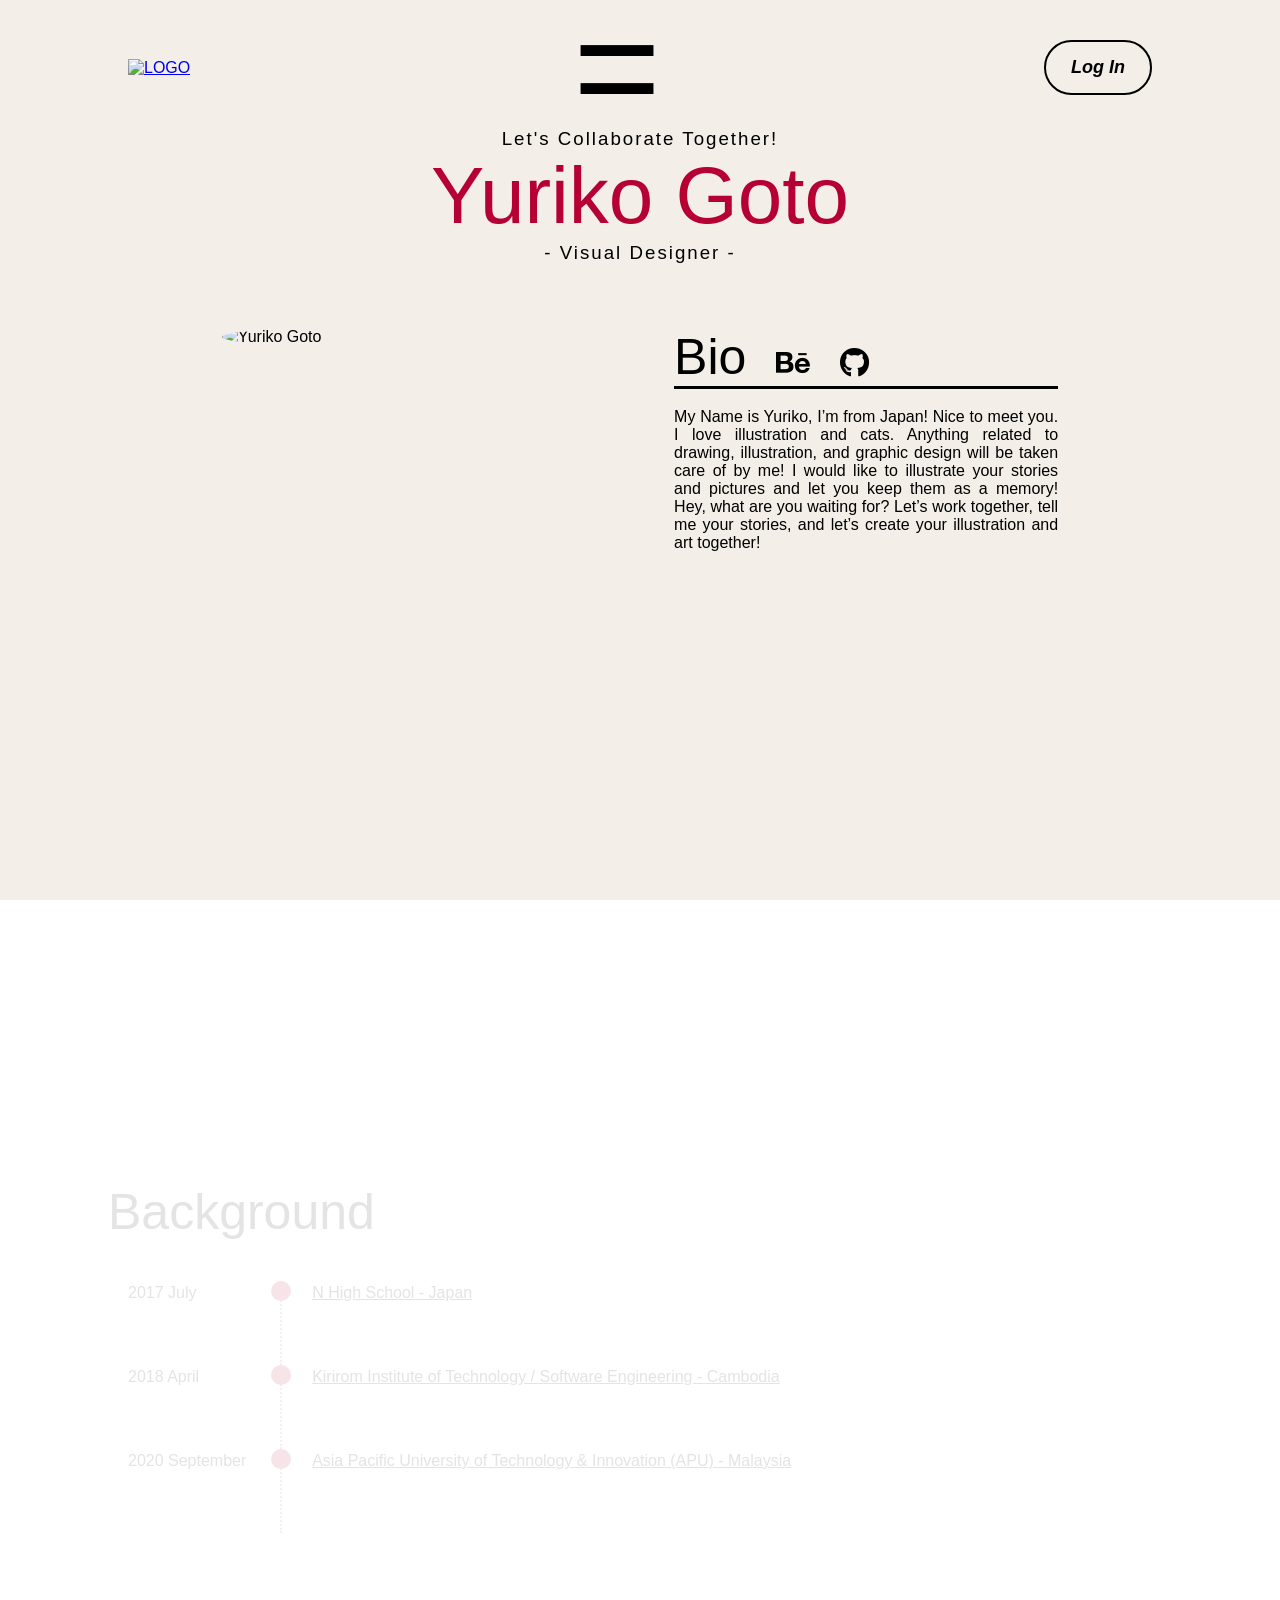
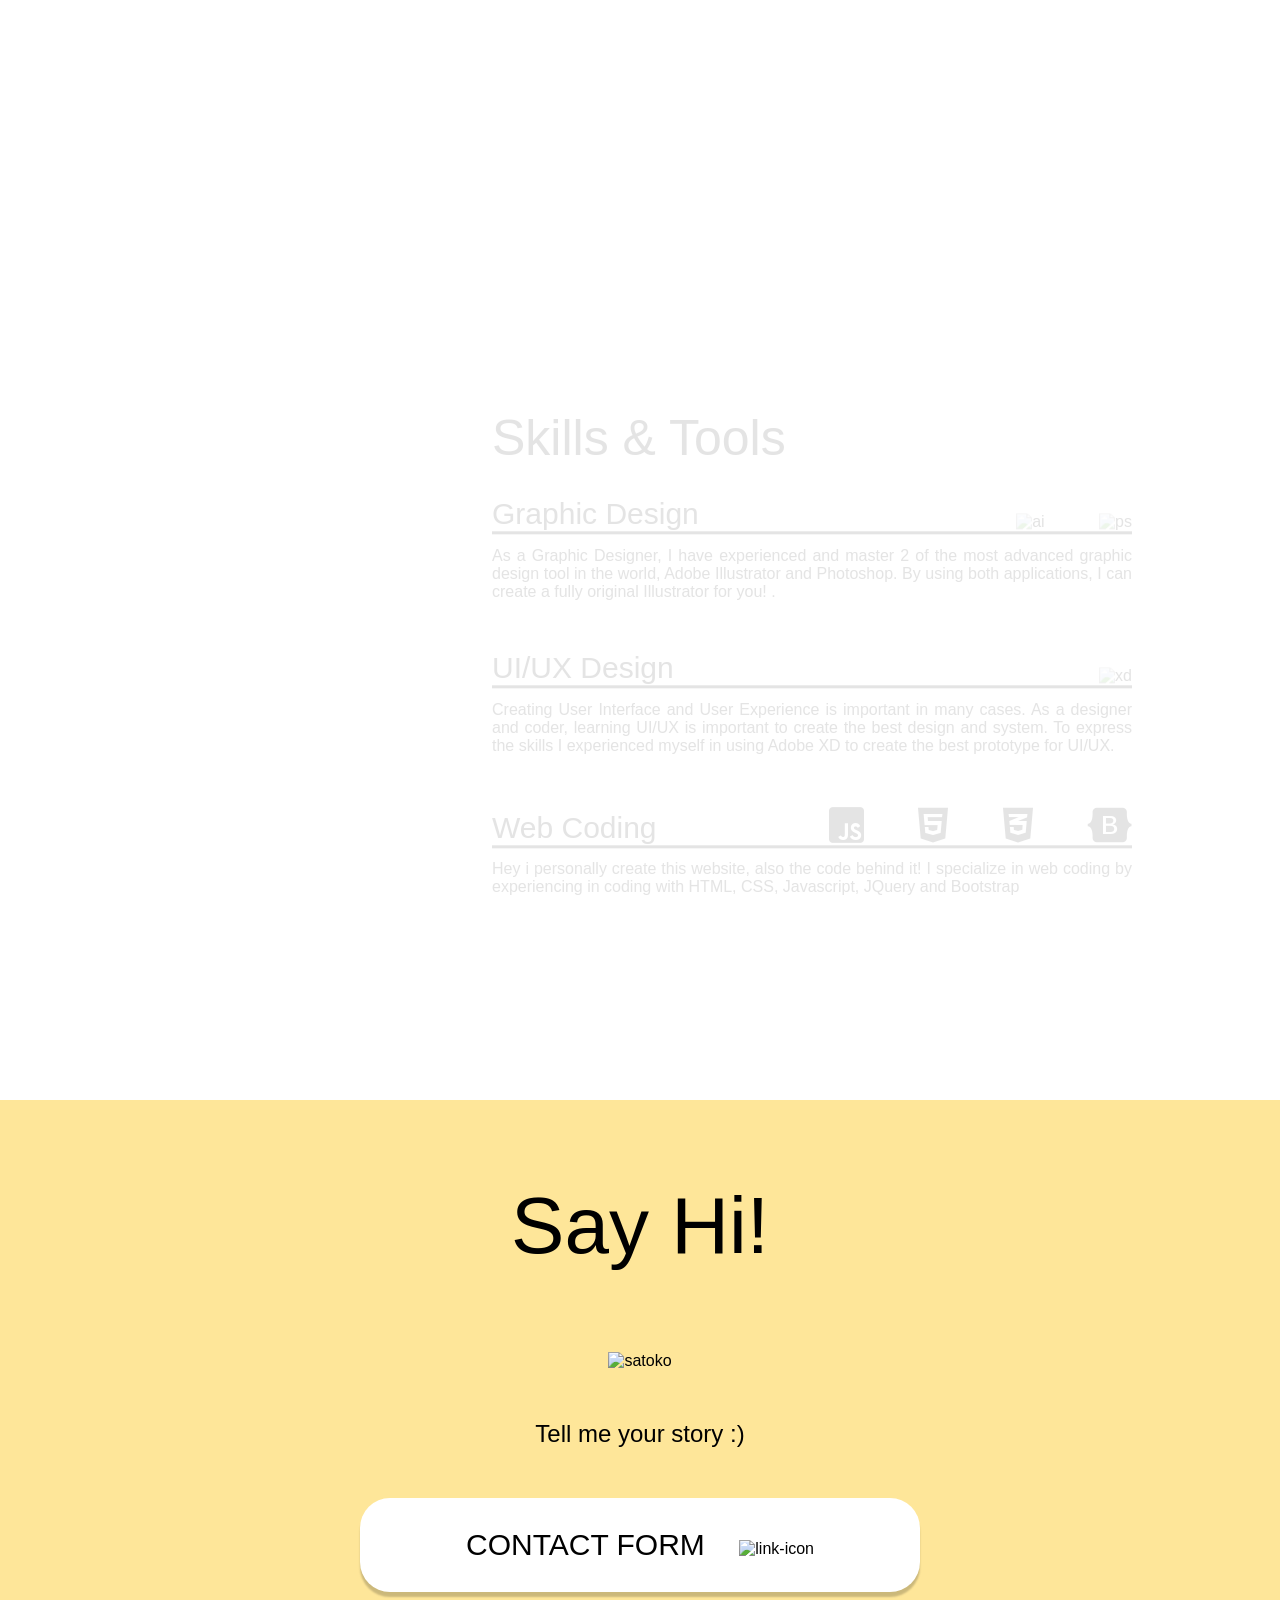
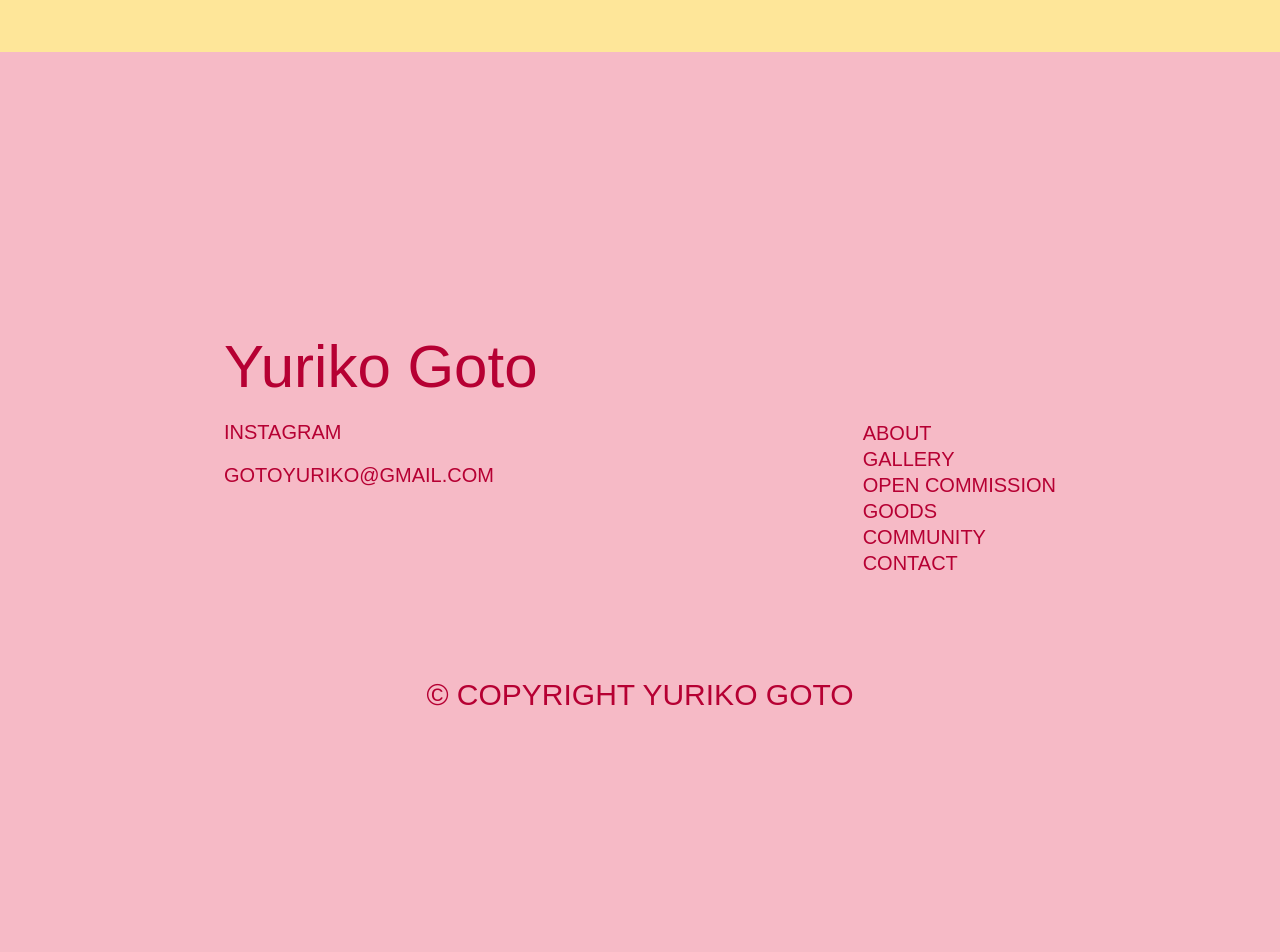
==== about.html @ a9f4e5b2 "mobile optimization" ====
<!DOCTYPE html>
<html lang="en">

<head>
  <meta charset="UTF-8">
  <meta http-equiv="X-UA-Compatible" content="IE=edge">
  <meta name="viewport" content="width=device-width, initial-scale=1.0">
  <title>ABOUT | Visual Designer -Yuriko Goto</title>
  <link rel="icon" href="./assets/img/logo.png" type="image/png" sizes="128x128">
  <link rel="stylesheet" href="./assets/style.css">

  <!-- font-awsome -->
  <link rel="stylesheet" href="https://use.fontawesome.com/releases/v5.15.3/css/all.css"
    integrity="sha384-SZXxX4whJ79/gErwcOYf+zWLeJdY/qpuqC4cAa9rOGUstPomtqpuNWT9wdPEn2fk" crossorigin="anonymous">
</head>

<body>
  <!-- MENU -->
  <div id="myMenu" class="overlay">
    <a class="closebtn">&times;</a>
    <div class="overlay-content">
      <div class="overlay-menu">
        <ul>
          <li><a href="./about.html">ABOUT</a></li>
          <li><a href="./gallery.html">GALLERY</a></li>
          <li><a href="./open-commission.html">OPEN COMMISSION</a></li>
        </ul>
        <ul>
          <li><a href="community.html">COMMUNITY</a></li>
          <li><a href="goods.html">GOODS</a></li>
          <li><a href="contact.html">CONTACT</a></li>
        </ul>
      </div>
</div>
  </div>



  <!-- HEADER -->
  <header>
    <a href="./index.html"><img src="./assets/img/logo.png" alt="LOGO" class="logo"></a>
    <span class="burger-button">&equals;</span>
    <a href="./login.html" class="btn">Log In</a>
  </header>



  <!-- about Me -->
  <section id="aboutMe">
    <div class="aboutMe-title">
      <h3>Let's Collaborate Together!</h3>
      <h2>Yuriko Goto</h2>
      <h3>- Visual Designer -</h3>
    </div>
    <div class="aboutMe-content">
      <img src="./assets/img/yurikogoto.jpg" alt="Yuriko Goto">
      <div class="aboutMe-description">
        <div class="aboutMe-desTitle">
          <h3>Bio</h3>
          <a href="https://www.behance.net/yurikogoto1" target="_blank"><i class="fab fa-behance"></i></a>
          <a href="https://github.com/gotoyuriko" target="_blank"><i class="fab fa-github"></i></a>
        </div>
        <p>My Name is Yuriko, I’m from Japan! Nice to meet you. I love illustration and cats. Anything related
          to drawing, illustration, and graphic design will be taken care of by me! I would
          like to illustrate your stories and pictures and let you keep them as a memory! Hey, what are you waiting for?
          Let’s work together, tell me your stories, and let’s create your illustration and art together!</p>
      </div>
    </div>
  </section>



  <!-- background -->
  <section id="background" class="left-to-right">
    <div class="background-content">
      <h2>Background</h2>
      <ul class="timeline-list">
        <li class="timeline-list-item">
          <p class="date">2017 July</p>
          <p class="timeline-description">
            <a href="https://nnn.ed.jp/" target="_blank">N High School - Japan</a>
          </p>
        </li>
        <li class="timeline-list-item">
          <p class="date">2018 April</p>
          <p class="timeline-description">
            <a href="https://kit.edu.kh/" target="_blank">Kirirom Institute of Technology / Software Engineering -
              Cambodia</a>
          </p>
        </li>
        <li class="timeline-list-item">
          <p class="date">2020 September</p>
          <p class="timeline-description">
            <a href="https://www.apu.edu.my/" target="_blank">Asia Pacific University of Technology & Innovation (APU) -
              Malaysia</a>
          </p>
        </li>
      </ul>
    </div>
  </section>



  <!-- skill -->
  <section id="skill" class="left-to-right">
    <div class="skill-content">
      <h2>Skills & Tools</h2>
      <div class="skill-1">
        <div class="skill-title">
          <h3>Graphic Design</h3>
          <div class="skill-logo">
            <img src="./assets/img/illustrator.png" alt="ai">
            <img src="./assets/img/photoshop.png" alt="ps">
          </div>
        </div>
        <p>
          As a Graphic Designer, I have experienced and master 2 of the most advanced graphic design tool in the world,
          Adobe Illustrator
          and Photoshop. By using both applications, I can create a fully original Illustrator for you! .</p>
      </div>
      <div class="skill-2">
        <div class="skill-title">
          <h3>UI/UX Design</h3>
          <div class="skill-logo">
            <img src="./assets/img/adobeExperience.png" alt="xd">
          </div>
        </div>
        <p>
          Creating User Interface and User Experience is important in many cases. As a designer and coder, learning
          UI/UX
          is important to create the best design and system. To express the skills I experienced myself in using Adobe
          XD
          to create the best prototype for UI/UX.
        </p>
      </div>
      <div class="skill-3">
        <div class="skill-title">
          <h3>Web Coding</h3>
          <div class="skill-logo">
            <i class="fab fa-js-square"></i>
            <i class="fab fa-html5"></i>
            <i class="fab fa-css3-alt"></i>
            <i class="fab fa-bootstrap"></i>
          </div>
        </div>
        <p>
          Hey i personally create this website, also the code behind it! I specialize in web coding by experiencing
          in coding with HTML, CSS, Javascript, JQuery and Bootstrap
        </p>
      </div>
    </div>
  </section>




  <!-- INFO -->
  <section id="info" class="parallax-bg">
    <div class="info-content">
      <div class="info-row">
        <div class="info-col">
          <div class="info-conatct">
            <h2>Say Hi!</h2>
            <img src="./assets/img/satoko.png" alt="satoko">
            <p>Tell me your story :)</p>
            <div class="info-btn">
              <a href="contact.html">CONTACT FORM</a>
              <img src="./assets/img/link-icon.png" alt="link-icon">
            </div>
          </div>
        </div>
        </div>
      </div>
    </div>
  </section>



  <!-- FOOTER -->
  <footer>
    <div class="footer-wrap">
      <div class="footer-content">
        <ul class="footer-info">
          <li>
            <h1>Yuriko Goto</h1>
          </li>
          <li><a href="https://www.instagram.com/yuri.doodle/" target="_blank">INSTAGRAM</a></li>
          <li><a href="mailto:gotoyuriko95@gmail.com" target="_blank">GOTOYURIKO@GMAIL.COM</a></li>
        </ul>
        <ul class=footer-menu>
          <li><a href="./about.html">ABOUT</a></li>
          <li><a href="gallery.html">GALLERY</a></li>
          <li><a href="open-commission.html">OPEN COMMISSION</a></li>
          <li><a href="goods.html">GOODS</a></li>
          <li><a href="community.html">COMMUNITY</a></li>
          <li><a href="contact.html">CONTACT</a></li>
        </ul>
      </div>
      <div class="copy-right">
        <p> &copy; COPYRIGHT YURIKO GOTO</p>
      </div>
    </div>
  </footer>



  <script src="https://ajax.googleapis.com/ajax/libs/jquery/3.6.0/jquery.min.js"></script>
  <script src="./assets/main.js"></script>
</body>

</html>
---- assets/style.css ----
/* 
* REFERENCE 
* font family:'made_sunflower', sans-serif,
* color: #F3EEE8,#B60033
*/

/* Define font family made_sunflower' */
@font-face {
	font-family: 'made_sunflower';
	src: url(./made_sunflower/MADE\ Sunflower\ PERSONAL\ USE.otf);
}





/* ====================================================== GENERAL ====================================================== */
*{
  margin:0;
  padding:0;
  font-family: 'made_sunflower', sans-serif;
  font-weight: normal;
}
html, body {
  overflow-x: hidden;
  max-width: 100%;
}
img {
  max-width: 100%;
  height: auto;
}
.btn{
  color: #000000;
  text-decoration: none;
  font: bold italic large Arial;
  padding: 15px 25px;
  background: transparent;
  border: 2px solid #000000;
  border-radius: 30px;
  outline: none;
  cursor: pointer;
  transition: .5s ease-in-out;
}
.btn:hover{
  background: #000000;
  color: #ffffff;
}
/* fix background */
.parallax-bg{
  background-attachment: fixed;
  background-position: center;
  background-size: cover;
  background-repeat: no-repeat;
  width: 100%;
  height: 100vh;
  position: relative;
  overflow: hidden;
}

/*Fade In Animation Left to Right*/
.left-to-right {
  opacity: 0.1;
  transform: translateX(-20px);
  transition: all 1s;
}
.left-to-right.scrollin {
  opacity: 1;
  transform: translate(0);
}





/* ====================================================== BURGUR MENU ====================================================== */
.overlay { /* fullscreen */
  position: fixed;
  top: 0;
  left: 0;
  height: 100%;
  width: 0;
  background-color:#F3EEE8;
  overflow-x: hidden;
  transition: 0.5s;
  z-index: 4;
}
.closebtn { /* close button */
  position: absolute;
  top: 5px;
  left: 0;
  right: 0;
  font-size: 150px;
  display: flex;
  justify-content: center;
  cursor: pointer;
}
.overlay-content { /* whole content */
  position: relative;
  top: 30%;
  width: 100%;
  text-align: center;
}
.overlay-menu{/* menu */
  margin: auto;
  width: 50%;
  display: flex;
  justify-content: space-between;
}
.overlay-menu li{
  list-style: none;
}
.overlay-menu a, .overlay-access a {
  padding: 10px;
  font-size: 35px;
  color: #000000;
  position: relative;
  display: inline-block;
  text-decoration: none;
}
.overlay-menu a::after, .overlay-access a::after{
  position: absolute;
  bottom: 10px;
  left: 0;
  content: '';
  width: 100%;
  height: 3px;
  background: #000000;
  transform: scale(0, 1);
  transform-origin: left top;
  transition: .3s;
}
.overlay-menu a:hover::after,.overlay-access a:hover::after{
  transform: scale(1, 1);
}
.overlay-access{ /* instagram and yc studio */
  margin: 50px auto 0;
  width: 30%;
  display: flex;
  justify-content: space-between;
}
.overlay-access a{
  font-size: 20px;
  margin-top: 10px;
}
.overlay-access figcaption {
  display:block;
  text-align:center;
}
.access-instagram figcaption{
  margin-top: 10px;
}
.access-instagram img{
  width:"80px";
}
.access-yc-studio figcaption{
  margin-top: 5px;
  margin-bottom: 10px;
}
.access-yc-studio img{
  width:"80px";
}





/* ====================================================== HEADER ====================================================== */
.logo{
  width:150px;
  cursor: pointer;
}
.burger-button{
  font-size: 150px;
  cursor: pointer;
}
header{
  width: 80%;
  height: 15%;
  margin: auto;
  display: flex;
  align-items: center;
  justify-content: space-between;
  position: fixed;
  left: 0;
  right: 0;
  z-index: 3;
}





/* ====================================================== HERO ====================================================== */
#hero{
  background-image: url(./img/Visual-Designer.png);
}
.hero-content{
  position: absolute;
  top: 50%;
  left: 8%;
  transform: translateY(-50%);
}
.hero-content h2{
  font-size: 80px;
  margin: 10px 0 30px;
  line-height: 80px;
  color: #B60033;
}
.hero-content h3{
  font-size: 40px;
  margin: 10px 0;
  line-height: 80px;
}





/* ====================================================== ABOUT ====================================================== */
#about{
  background-image: url(./img/About.png);
}
.about-content{
  position: absolute;
  top: 30%;
  width: 30%;
  right: 8%;
  transform: translateY(-50%);
}
.about-content h2{
  font-size: 80px;
  margin: 10px 0 30px;
  line-height: 80px;
  text-shadow: 15px -15px rgba(0, 0, 0, 0.2);
}
.about-content p{
  font-size: 16px;
  margin: 10px 0;
  line-height: 30px;
  text-align: justify;
  text-justify: inter-word;
}
.about-click{
  position: absolute;
  top: 75%;
  width: 30%;
  right: 8%;
  transform: translateY(-50%);
}
.about-click img:hover{
  animation: bound-anim 0.8s infinite;
}
@keyframes bound-anim {
	0%,100% {transform: scale(1), translate(0);}
	50%{transform: translateY(-15%);}
	75% {transform: scale(1.1,0.6), translate(10%)}
}





/* ====================================================== GALLERY ====================================================== */
#gallery{
  background-image: url(./img/Gallery.png);
}
.gallery-content{
  position: absolute;
  top: 30%;
  width: 30%;
  left: 8%;
  transform: translateY(-50%);
}
.gallery-content h2{
  font-size: 80px;
  margin: 10px 0 30px;
  line-height: 80px;
  text-shadow: 15px -15px rgba(0, 0, 0, 0.2);
}
.gallery-content p{
  font-size: 16px;
  margin: 10px 0;
  line-height: 30px;
  text-align: justify;
  text-justify: inter-word;
}
.gallery-click{
  position: absolute;
  top: 75%;
  width: 30%;
  left: 8%;
  transform: translateY(-50%);
}
.gallery-click img:hover{
  animation: bound-anim 0.8s infinite;
}





/* ====================================================== PLAN ====================================================== */
#plan{
  width: 100%;
  height: 100vh;
  background: #E3DACD;
}
.plan-content h2{
  text-align: center;
  margin: 80px;
  font-size: 80px;
}
.plan-content ul{
  display: flex;
  justify-content: space-around;
  margin-top: 175px;
}
.plan-content li{
  list-style: none;
  width: 10%;
  text-align: center;
  border-radius: 50%;
  padding: 80px;
  position: relative;
  width: 200px;
  height: 200px;
}
.plan-content img{
  position: absolute;
  top: 0;
  right: 0;
  left: 0;
  bottom: 0;
  width: 100%;
  height: 100%;
  border-radius: 50%;
  object-fit: cover;
}
.plan-overlay{
  position: absolute;
  top: 0;
  left: 0;
  right: 0;
  bottom: 0;
  width: 100%;
  height: 100%;
  border-radius: 50%;
  opacity: 0;
  transition: .3s ease-in-out;
}
li:nth-child(1) .plan-overlay{
  background: rgba(	254, 	230, 	153, 0.7);
}
li:nth-child(2) .plan-overlay{
  background: rgba(	255, 	124, 	124, 0.7);
}
li:nth-child(3) .plan-overlay{
  background: rgba(	123, 	159, 	255, 0.7);
}
.plan-content li:hover .plan-overlay:hover{
  opacity: 1;
}
.plan-overlay a{
  text-decoration: none;
  color: #000000;
}
.plan-content h3{
  margin-top: 80px;
  font-size: 30px;
}
.plan-content p{
  font-size: 16px;
  font-weight: lighter;
  margin: 50px;
}





/* ====================================================== INFO ====================================================== */
#info{
  width: 100%;
  height: auto;
  overflow: visible;
}
.info-row {
  display: flex;
  flex-direction: row;
  flex-wrap: wrap;
  width: 100%;
}
.info-col {
  display: flex;
  flex-direction: column;
  flex-basis: 100%;
  flex: 1;
}
.info-conatct {
  background: #FEE699;
  height: auto;
  padding-bottom: 60px;
  text-align: center;
}
.info-conatct h2{
  font-size: 80px;
  padding: 80px;
}
.info-conatct p{
  font-family: Arial, Helvetica, sans-serif;
  font-size: 24px;
  padding: 50px;
}
.info-conatct>img{
  width: 15%;
  max-height: 35vh;
  object-fit: contain;
}
.info-btn{
  position: relative;
  left: 0;
  right: 0;
  margin: auto;
  width: 500px;
  padding: 30px;
  background: #ffffff;
  border-radius: 30px;
  box-shadow: 0px 5px 2px rgba(0, 0, 0, .2);
}
.info-btn a{
  text-decoration: none;
  font-family: Arial, Helvetica, sans-serif;
  color: #000000;
  font-size: 30px;
}
.info-btn img{
  margin-left: 30px;
  vertical-align:text-bottom;
}
.info-btn:hover, .info-btn2:hover{
  animation: bound-anim 0.8s infinite;
}
.info-ycstudio {
  background: linear-gradient(to right,#F661BB,#3BB7FD);
  height: 100vh;
  text-align: center;
}
.info-ycstudio>img{
  padding: 75px;
  width: 50%;
}
.info-2logos>img{
  width: 45%;
}
.info-ycstudio p{
  font-family: Arial, Helvetica, sans-serif;
  font-size: 24px;
  padding: 55px;
}
.info-btn2{
  position: relative;
  left: 0;
  right: 0;
  margin: auto;
  width: 500px;
  padding: 30px;
  background: #000000;
  border-radius: 30px;
  box-shadow: 0px 5px 2px rgba(0, 0, 0, .2);
}
.info-btn2 a{
  text-decoration: none;
  font-family: Arial, Helvetica, sans-serif;
  color: #ffffff;
  font-size: 30px;
}
.info-btn2 img{
  margin-left: 30px;
  vertical-align:text-bottom;
}





/* ====================================================== FOOTER ====================================================== */
footer{
  width: 100%;
  height: 100vh;
  background: #F6BAC6;/*pink*/
  position: relative;
  overflow: hidden;
}
.footer-wrap{
  position: relative;
  top: 30%;
  width: 100%;
  text-align: center;
}
.footer-content{
  margin: auto;
  width: 65%;
  display: flex;
  justify-content: space-between;
}
.footer-info li{
  list-style: none;
  padding: 10px 0;
  text-align: left;
}
.footer-info h1{
  font-size: 60px;
  color: #B60033;
  white-space: nowrap;
}
.footer-info a{
  padding-left: 0;
  color: #B60033;
  font-size: 20px;
  text-decoration: none;
  transition: 1s;
}
.footer-menu{
  padding-top: 100px;
}
.footer-menu li{
  list-style: none;
  padding-bottom: 3px;
  text-align: left;
}
.footer-menu a{
  padding-left: 0;
  color: #B60033;
  font-size: 20px;
  text-decoration: none;
  transition: 1s;
}
.footer-info a:hover, .footer-menu a:hover{
  color: white;
  text-decoration: underline;
}
.copy-right p{
  font-family: Arial, Helvetica, sans-serif;
  color: #B60033;
  font-size: 30px;
  margin-top: 100px;
}





/* ====================================================== GOODS ====================================================== */
#goods{
  background: #F3EEE8;
  min-height: 100%;
}
#goods h2{
  font-size: 80px;
  text-align: center;
  padding-top: 10%;
}
#goods p{
  font-size: 16px;
  text-align: center;
}
.goods-grid-container {
  width: 50%;
  display: grid;
  grid-template-columns: auto auto;
  padding: 10% 10% 5% 10%;
  margin: auto;
  grid-gap: 100px 100px;
}
.goods-grid-item {
  background-color: rgba(255, 255, 255, 0.8);
  box-shadow: 3px 3px 3px rgba(0,0,0,.3);
  text-align: center;
}
.goods-grid-item img{
  width: 100%;
}
.goods-grid-item p{
  font-size: 60px;
  padding: 20px;
}
.goods-grid-item a{
  color: #000000;
  border:1px solid#000000;
  text-decoration: none;
  border-radius: 50px;
  padding: 5px;
  margin-left: 15px;
  cursor: pointer;
  transition: .5s ease-in-out;
}
.goods-grid-item a:hover{
  color: #ffffff;
  background: #000000;
}





/* ====================================================== PAGINATION ====================================================== */
.pagination-center {
  text-align: center;
}
.pagination {
  display: inline-block;
  padding: 5%;
}
.pagination a {
  color: black;
  float: left;
  padding: 8px 16px;
  text-decoration: none;
  border: 1px solid #ddd;
}
.pagination a.active {
  background-color: #000000;
  color: white;
  border: 1px solid #000000;
}
.pagination a:hover:not(.active) {background-color: #ddd;}
.pagination a:first-child {
  border-top-left-radius: 5px;
  border-bottom-left-radius: 5px;
}
.pagination a:last-child {
  border-top-right-radius: 5px;
  border-bottom-right-radius: 5px;
}





/* ====================================================== YURI GALLERY ====================================================== */
#yuri-gallery{
  background: #F3EEE8;
  min-height: 100%;
  width: 100%;
}
#yuri-gallery h2{
  font-size: 80px;
  text-align: center;
  padding-top: 10%;
}
#yuri-gallery p{
  font-size: 16px;
  text-align: center;
}
.gallery-grid-container {
  display: grid;
  grid-template-columns: 300px 300px 300px;
  grid-template-rows: 300px 300px;
  justify-content: space-evenly;
  padding-top: 5%;
  grid-gap: 80px;
}
.gallery-grid-item {
  background-color: rgba(255, 255, 255, 0.8);
  box-shadow: 3px 3px 3px rgba(0,0,0,.3);
  text-align: center;
}
.gallery-grid-item img{
  width: 100%;
  height: 100%;
  object-fit: cover;
}

/* ====================================================== YURI GALLERY MODAL ====================================================== */
#yuri-modal {
  border-radius: 5px;
  cursor: pointer;
  transition: 0.3s;
}

/* The Modal (background) */
.gallery-modal {
  display: none;
  position: fixed; 
  z-index: 2; 
  padding-top: 7%; 
  left: 0;
  top: 0;
  width: 100%; 
  height: 100%; 
  overflow: auto; 
  background-color: rgba(0,0,0,0.8); 
}

/* Modal Content (image) */
.modal-content {
  margin: auto;
  display: block;
  max-width: 600px;
  max-width: auto;
}

/* Caption of Modal Image */
#captionShow {
  margin: auto;
  display: block;
  max-width: 700px;
  text-align: center;
  color: #ffffff;
  padding: 10px 0;
  height: 150px;
  font-size: 30px;
}

/* The Close Button */
.modal-close {
  position: absolute;
  top: 5%;
  right: 5%;
  color: #f1f1f1;
  font-size: 80px;
  font-weight: bold;
  transition: 0.3s;
}

.modal-close:hover,
.modal-close:focus {
  color: #bbb;
  text-decoration: none;
  cursor: pointer;
}

/*Animation*/
/* Add Animation - Zoom in the Modal */
.modal-content, #captionShow {
  animation-name: zoom;
  animation-duration: 0.6s;
}

@keyframes zoom {
  from {transform:scale(0)}
  to {transform:scale(1)}
}

/* ====================================================== EVENT/NEWS ====================================================== */
#inside-community{
  background: #F3EEE8;
  min-height: 100%;
}
#inside-community h2{
  font-size: 80px;
  text-align: center;
  padding-top: 10%;
}
#inside-community p{
  font-size: 20px;
  text-align: center;
  padding: 2%;
}
.newsevent{
  position: relative;
  height: 20%;
}
.newsevent>h3{
  font-size: 40px;
  margin-top: 5%;
  margin-bottom: -3%;
  text-align: center;
}
.newsevent-grid-container {
  display: grid;
  grid-template-columns: auto auto auto;
  grid-template-rows: auto auto;
  justify-content: space-evenly;
  padding-top: 5%;
  margin: auto 5%;
  grid-gap: 80px;
}
.newsevent-grid-item {
  background-color: rgba(255, 255, 255, 0.8);
  box-shadow: 3px 3px 3px rgba(0,0,0,.3);
  text-align: center;
}
.newsevent-grid-item img{
  width: 100%;
  height: 300px;
}
.newsevent-grid-item h3{
  font-size: 16px;
  margin: 5% auto -5%;
  text-align:center;
  width: 80%;
  padding: 5%;
}
.newsevent-grid-item p{
  font-size: 60px;
  padding: 20px;
}

/* ====================================================== EVENT/NEWS ====================================================== */
#facebook-community{
  background-image: url(./img/community-bg.png);
  background-attachment: fixed;
  background-position: center;
  background-repeat: none;
  background-size: cover;
  position: relative;
  height: 50vh;
}
#facebook-community::before{
  background-color: rgba(0,0,0,0.6);
  position: absolute;
  top: 0;
  right: 0;
  bottom: 0;
  left: 0;
  content: ' ';
}
#facebook-community h2{
  position: absolute;
  top: 20%;
  width: 100%;
  text-align: center;
  z-index: 1;
  color: #ffffff;
  font-size: 50px;
}
#facebook-community a{
  position: absolute;
  top:65%;
  left: 0;
  right: 0;
  margin: auto;
  padding: 20px;
  border:1px solid #ffffff;
  border-radius: 50px;
  width: 20%;
  text-align: center;
  z-index: 1;
  color: #ffffff;
  text-decoration: none;
  transition: .3s ease-in-out;
}
#facebook-community a:hover{
  background: #000000;
  border: none;
}




/* ====================================================== CONTACT FORM ====================================================== */
#contactForm{
  background: #F3EEE8;
  min-height: 100%;
  position: relative;
  padding: 15%;
}
.contactForm-contain{
  background:#ffffff;
  box-shadow:5px 5px 3px rgba(0, 0, 0, .3);
  padding: 8%;
}
.contactForm-contain h2,
.contactForm-contain p,
.contactForm-contain label,
.contactForm-contain span,
.contactForm-contain select,
.contactForm-contain input[placeholder]{
  font-family: Arial, Helvetica, sans-serif;
}
.contactForm-contain h2{
  font-weight:bold;
  font-size: 40px;
  letter-spacing: 8px;
  text-align: center;

}
.contactForm-contain p{
  font-family: Arial, Helvetica, sans-serif;
  font-size: 16px;
  padding: 15px;
  text-align: center;
  margin-bottom: 100px;
}
.required{
  color: red !important; 
  display: inline; 
  float: none;
}
.contactForm-contain label{
  font-weight: bold;
  letter-spacing: 5px;
}
.contactForm-contain input[type="text"],
.contactForm-contain input[type="email"],
.contactForm-contain input[type="tel"]{
  width: 100%;
  padding: 12px 0;
  margin: 8px 0;
  box-sizing: border-box;
  border: none;
  border-bottom: 2px solid black;
}
.contactForm-name,
.contactForm-email,
.contactForm-Phone,
.contactForm-Country{
  margin-bottom: 50px;
}
.contactForm-name{
  display: flex;
  justify-content: space-between;
}
.firstName, .lastName{
  width: 50%;
  padding-right: 5%;
}
.contactForm-Country label{
  margin-right: 30px;
}
.contactForm-Country select{
  width: 50%;
  padding: 16px 40px 16px 16px;
  box-sizing: border-box;
  border: none;
  border-radius: 4px;
  background-color: #f1f1f1;
}
.contactForm-enquiry textarea{
  width: 100%;
  height: 300px;
  padding: 12px 20px;
  margin: 10px 0;
  box-sizing: border-box;
  border: 2px solid #ccc;
  border-radius: 4px;
  background-color: #f8f8f8;
  resize: none;
}
.contactForm-submit{
  text-align: center;
  padding-top: 5%;
}
#sendDone{
  color: #B60033;
  text-align: center;
  font-weight: normal;
  margin-top: 30px;
}




/* ====================================================== LOGIN ====================================================== */
#login{
  background-image: url(./img/login-bg.png);
}
.login-content{
  position: absolute;
  top: 60%;
  left: 10%;
  transform: translateY(-50%);
}
.login-content h1{
  font-size: 80px;
  margin: 10px 0 30px;
  line-height: 80px;
  color: #000000;
  text-align: center;
  font-weight: normal;
  margin-bottom: 10%;
}
.login-content input[type=text], 
.login-content input[type=password] {
  width: 100%;
  padding: 12px 20px;
  margin-bottom: 10%;
  display: inline-block;
  border: 1px solid #ccc;
  box-sizing: border-box;
}
.submit-btn{
  text-align: center;
}
.submit-btn input[type="submit"]{
  background-color: #F6BAC6;
  color: #000000 !important;
  text-decoration: none;
  border-radius: 50px;
  padding: 15px 30px;
  width: 25%;
  border: none;
  cursor: pointer;
  transition: .3s ease-in-out;
}
.submit-btn input[type="submit"]:hover{
  background-color: #B60033;
  color: white !important;
}
.login-content p{
  margin: 10%;
  text-align: center;
  font-weight: normal;
}
.login-content a{
  color: #B60033;
  letter-spacing: 1px;
  margin: 10%;
  text-align: center;
  font-weight: normal;
}




/* ====================================================== SIGN UP ====================================================== */
#signup{
  background-image: url(./img/signup-bg.png);
}
.signup-content{
  position: absolute;
  top: 60%;
  left: 10%;
  transform: translateY(-50%);
  width: 30%;
}
.signup-content h1{
  font-size: 80px;
  margin: 10px 0;
  line-height: 80px;
  color: #000000;
  text-align: center;
  font-weight: normal;
}
.signup-content input[type=text],
.signup-content input[type=password], 
.signup-content input[type=email] {
  width: 100%;
  padding: 12px 20px;
  margin-bottom: 5%;
  display: inline-block;
  border: 1px solid #ccc;
  box-sizing: border-box;
}
.submit-btn{
  text-align: center;
}
.signup-content a{
  color: #B60033;
  letter-spacing: 1px;
  margin: 10%;
  text-align: center;
  font-weight: normal;
}
.signup-content p{
  margin: 10%;
  text-align: center;
  font-weight: normal;
}
#messageSignUp{
  text-align: center;
  padding: 5%;
  color: #B60033;
  font-weight: normal;
}





/* ====================================================== About Me ====================================================== */
#aboutMe{
  width:100%;
  height: 100vh;
  background: #F3EEE8;
}
.aboutMe-title{
  text-align: center;
  padding-top: 10%;
}
.aboutMe-title h3{
  font: 36px;
  letter-spacing: 2px;
}
.aboutMe-title h2{
  font-size: 80px;
  color: #B60033;
}
.aboutMe-content{
  display: flex;
  justify-content:space-evenly;
  margin-top:5%;
}
.aboutMe-content  img{
  width: 18%;
  height: 18%;
  border-radius: 50%;
}
.aboutMe-description {
  width: 30%;
}
.aboutMe-desTitle{
  display: flex;
  justify-content: start;
  align-items:baseline;
  border-bottom:solid 3px #000000;
}
.aboutMe-desTitle h3{
  font-size: 50px;
}
.aboutMe-desTitle a{
  color: #000000;
  font-size: 30px;
  margin-left: 30px;
  transition: .2s ease-in-out;
}
.aboutMe-desTitle a:hover{
  cursor: pointer;
  color: #B60033;
  font-size: 40px;
}
.aboutMe-description p{
  padding-top: 5%;
  text-align: justify;
  text-justify: inter-word;
}





/* ====================================================== Background ====================================================== */
#background{
  width:100%;
  height: 100vh;
  background-image: url(./img/about-me.png);
  background-size: cover;
  background-position: center;
  background-repeat: no-repeat;
  position: relative;
  overflow: hidden;
  
}
.background-content{
  position: absolute;
  top: 50%;
  left: 10%;
  transform: translateY(-50%);
  width: 100%;
  max-width: 940px;
  margin: 28px auto;
}
.background-content h2{
  font-size: 50px;
}
.timeline-list {
  padding: 40px 0;
}
.timeline-list-item {
  display: flex;
  line-height: 1.5;
  font-size: 16px;
}
.timeline-list-item .date {
  width: 17%;
  padding-left: 20px;
  color: #000000;
  font-weight: normal;
}
.timeline-list-item .timeline-description {
  position: relative;
  width: 80%;
  padding: 0 20px 60px 30px;
  border-left: 2px dotted #777;
}
.timeline-description a{
  color: #000000;
  transition: .2s ease-in-out;
}

.timeline-description a:hover{
  color: #B60033;
  
}
.timeline-list-item .timeline-description::before {
  content: "";
  position: absolute;
  top: 0;
  left: -11px; /*widthの半分の値を指定*/
  width: 20px;
  height: 20px;
  background-color: #B60033;
  border-radius: 10px;
}





/* ====================================================== Background ====================================================== */
#skill{
  width:100%;
  height: 100vh;
  background-image: url(./img/skill.png);
  background-size: cover;
  background-position: center;
  background-repeat: no-repeat;
  position: relative;
  overflow: hidden;
}
.skill-content{
  position: absolute;
  top: 50%;
  right: 10%;
  transform: translateY(-50%);
  width: 50%;
  max-width: 940px;
  margin: 28px auto;
}
.skill-content h2{
  font-size: 50px;
  margin-bottom: 30px;
}
.skill-title{
  display: flex;
  justify-content: space-between;
  align-items:flex-end;
  border-bottom:solid 3px #000000;
}
.skill-title h3{
  font-size: 30px;
}
.skill-content p{
  padding-top: 2%;
  text-align: justify;
  text-justify: inter-word;
}
.skill-1, .skill-2, .skill-3{
  margin-bottom: 50px;
}
.skill-1 img, .skill-2 img{
  width: 40px;
  margin-left: 50px;
}
.skill-3 i{
  font-size: 40px;
  margin-left: 50px;
}


/* ====================================================== Open Commission ====================================================== */
#commission{
  width: 100%;
  min-height: 100%;
  background-color: #F3EEE8;
}
.commission-cotainer{
  padding: 10%;
}
.commission-cotainer>h2{
  color: #B60033;
  font-size: 60px;
  text-align: center;
}
.commission-cotainer ul{
  display: flex;
  justify-content: space-around;
  align-items: center;
  padding-top: 15%;
  list-style: none;
}
.commission-1 img{
  width: 500px;
  padding-left: 25%;
}
.commission-2 img{
  width: 600px;
  padding-right: 15%;
}
.commission-3 img{
  width: 500px;
  padding-left: 15%;
}
.commission-description h3{
  font-size: 40px;
}
.commission-description p{
  padding-top: 5%;
  text-align: justify;
  text-justify: inter-word;
  width: 80%;
}

/* ======================================================Community
====================================================== */
#community{
  width: 100%;
  min-height: 100vh;
  background:#F6BAC6;
  background-image: url("./img/community.png");
  background-attachment: fixed;
  background-position:bottom;
  background-size: cover;
  background-repeat: no-repeat;
  position: relative;
  overflow: hidden;
  top:0;
}
#community h2{
  position: absolute;
  top: 50%;
  left: 50%;
  transform: translate(-50%, -100%);
  color: #B60033;
  font-size: 60px;
  text-align: center;
}
#community h3{
  position: absolute;
  top: 50%;
  left: 50%;
  transform: translate(-50%,100%);
  font-size: 30px;
  text-align: center;
}
.community-classify{
  background: #F3EEE8;
  width: 100%;
  min-height: 100%;
}
.community-classify p{
  text-align: justify;
  text-justify: inter-word;
}
.community-classify h1{
  font-size: 50px;
}
.community-1,
.community-2,
.community-3{
  padding: 10%;
  display: flex;
  justify-content: space-around;
}
.community-1 img{
  padding-right: 20%;
}
.community-2 img{
  padding-left: 10%;
}
.community-3 img{
  padding-right: 5%;
}
#check-community{
  background: #E3DACD;
  height: 20vh;
  width: 100%;
  display: flex;
  justify-content: space-evenly;
  align-items: center;
}
#check-community h2{
  text-align: center !important;
  width: 100%;
}
#check-community p{
  font-size: 25px;
  text-align: center;
}
#check-community a{
  font-size: 20px;
  color: #000000;
  text-decoration: none;
  border: 2px solid #000000;
  padding: 10px 30px;
  border-radius: 50px;
  transition: .3s ease-in-out;
}
#check-community a:hover{
  color: white;
  background: #000000;
}




/* ====================================================== RESPONSIVE: TABLET (max-width: 1024px) ====================================================== */
@media (max-width: 1024px) {

  /* Header */
  header {
    width: 90%;
  }

  /* Hero */
  .hero-content h2 { font-size: 60px; line-height: 65px; }
  .hero-content h3 { font-size: 32px; line-height: 60px; }

  /* About / Gallery sections */
  .about-content,
  .gallery-content {
    width: 45%;
  }
  .about-content h2,
  .gallery-content h2 {
    font-size: 60px;
    line-height: 65px;
  }

  /* Plan */
  .plan-content h2 { font-size: 60px; }
  .plan-content ul { margin-top: 100px; }

  /* Info */
  .info-btn,
  .info-btn2 { width: 80%; max-width: 400px; }

  /* Footer */
  .footer-content { width: 75%; }
  .footer-info h1 { font-size: 48px; }

  /* Goods */
  #goods h2 { font-size: 60px; }
  .goods-grid-container { width: 80%; grid-gap: 60px 60px; }
  .goods-grid-item p { font-size: 40px; }

  /* Yuri Gallery */
  #yuri-gallery h2 { font-size: 60px; }
  .gallery-grid-container {
    grid-template-columns: 250px 250px 250px;
    grid-template-rows: 250px 250px;
    grid-gap: 40px;
  }

  /* News/Events */
  #inside-community h2 { font-size: 60px; }
  .newsevent > h3 { font-size: 32px; }
  .newsevent-grid-container { margin: auto 3%; grid-gap: 40px; }
  .newsevent-grid-item p { font-size: 40px; }

  /* Commission */
  .commission-cotainer > h2 { font-size: 48px; }
  .commission-1 img { width: 380px; }
  .commission-2 img { width: 420px; }
  .commission-3 img { width: 380px; }

  /* Skill */
  .skill-content { width: 60%; }

  /* About Me page */
  .aboutMe-title h2 { font-size: 60px; }
  .aboutMe-content img { width: 25%; height: auto; }
  .aboutMe-description { width: 45%; }

  /* Community */
  #community h2 { font-size: 48px; }
  #community h3 { font-size: 24px; }
  .community-classify h1 { font-size: 40px; }
}




/* ====================================================== RESPONSIVE: MOBILE (max-width: 768px) ====================================================== */
@media (max-width: 768px) {

  /* Fix parallax on mobile (background-attachment:fixed breaks on iOS) */
  .parallax-bg,
  #community,
  #background,
  #skill,
  #facebook-community {
    background-attachment: scroll;
  }

  /* Fix background image cropping on portrait mobile */
  #hero    { background-position: 80% center; }
  #about   { background-position: 25% center; }
  #gallery { background-position: 80% center; }

  /* ---- Burger / Overlay Menu ---- */
  .overlay-menu {
    width: 85%;
    flex-direction: column;
    align-items: center;
  }
  .overlay-menu a,
  .overlay-access a {
    font-size: 26px;
  }
  .overlay-access {
    width: 70%;
    margin-top: 30px;
  }
  .closebtn { font-size: 100px; }

  /* ---- Header ---- */
  .logo { width: 110px; }
  .burger-button { font-size: 80px; }
  header { width: 92%; height: auto; padding: 12px 0; }

  /* ---- Hero ---- */
  .hero-content { left: 5%; right: 5%; width: 90%; }
  .hero-content h2 { font-size: 42px; line-height: 48px; }
  .hero-content h3 {
    font-size: 22px; line-height: 40px;
    text-shadow: 0 0 8px rgba(243,238,232,1), 0 0 16px rgba(243,238,232,1);
  }

  /* ---- About (homepage section) ---- */
  .about-content {
    width: 80%;
    left: 5%;
    right: auto;
    top: 80px;
    transform: none;
    text-align: left;
  }
  .about-content h2 {
    font-size: 42px;
    line-height: 48px;
    text-shadow: 0 0 12px rgba(243,238,232,1), 0 0 24px rgba(243,238,232,0.9);
  }
  .about-content p {
    text-shadow: 0 0 8px rgba(243,238,232,1), 0 0 16px rgba(243,238,232,0.9);
  }
  .about-click {
    width: 60%;
    left: auto;
    right: 5%;
    top: auto;
    bottom: 5%;
    transform: none;
    text-align: right;
  }
  .about-click img { max-width: 100%; }

  /* ---- Gallery (homepage section) ---- */
  .gallery-content {
    width: 80%;
    left: 5%;
    top: 80px;
    transform: none;
    text-align: left;
  }
  .gallery-content h2 {
    font-size: 42px;
    line-height: 48px;
    text-shadow: 0 0 12px rgba(243,238,232,1), 0 0 24px rgba(243,238,232,0.9);
  }
  .gallery-content p {
    text-shadow: 0 0 8px rgba(243,238,232,1), 0 0 16px rgba(243,238,232,0.9);
  }
  .gallery-click {
    width: 60%;
    left: 5%;
    top: auto;
    bottom: 5%;
    transform: none;
    text-align: left;
  }
  .gallery-click img { max-width: 100%; }

  /* ---- Plan ---- */
  .plan-content h2 { font-size: 42px; margin: 40px 20px; }
  .plan-content ul {
    flex-direction: column;
    align-items: center;
    margin-top: 30px;
    gap: 40px;
    padding-bottom: 40px;
  }
  .plan-content li {
    width: 160px;
    height: 160px;
    padding: 60px;
  }
  .plan-content h3 { font-size: 22px; margin-top: 60px; }
  .plan-content p { font-size: 14px; margin: 20px; }
  #plan { height: auto; padding-bottom: 60px; }

  /* ---- Info ---- */
  .info-row { flex-direction: column; }
  .info-col { flex: none; }
  .info-conatct { height: auto; padding-bottom: 60px; }
  .info-conatct h2 { font-size: 48px; padding: 40px 20px 20px; }
  .info-conatct p { font-size: 18px; padding: 20px; }
  .info-conatct > img { width: 50%; }
  .info-btn,
  .info-btn2 {
    position: static;
    display: block;
    width: max-content;
    padding: 14px 32px;
    margin: 20px auto 40px;
  }
  .info-btn a,
  .info-btn2 a { font-size: 18px; }
  .info-btn img,
  .info-btn2 img { width: 18px; height: 18px; margin-left: 10px; }
  .info-ycstudio { height: auto; padding-bottom: 60px; }
  .info-ycstudio > img { width: 70%; padding: 40px; }
  .info-ycstudio p { font-size: 18px; padding: 20px; }
  .info-2logos > img { width: 45%; }
  #info { height: auto; }

  /* ---- Footer ---- */
  footer { height: auto; padding-bottom: 60px; }
  .footer-wrap { position: static; padding-top: 60px; }
  .footer-content {
    width: 90%;
    flex-direction: column;
    align-items: flex-start;
    gap: 30px;
  }
  .footer-info h1 { font-size: 36px; }
  .footer-info li,
  .footer-menu li { padding: 6px 0; }
  .footer-info a,
  .footer-menu a { font-size: 16px; padding-left: 0; }
  .footer-menu { padding-top: 0; }
  .copy-right p { font-size: 20px; margin-top: 40px; }

  /* ---- Goods ---- */
  #goods h2 { font-size: 42px; padding-top: 120px; }
  .goods-grid-container {
    width: 90%;
    grid-template-columns: 1fr;
    padding: 8% 5%;
    grid-gap: 40px;
  }
  .goods-grid-item p { font-size: 36px; }

  /* ---- Yuri Gallery ---- */
  #yuri-gallery h2 { font-size: 42px; padding-top: 120px; }
  .gallery-grid-container {
    grid-template-columns: 1fr 1fr;
    grid-template-rows: auto;
    padding-top: 5%;
    grid-gap: 20px;
    padding-left: 5%;
    padding-right: 5%;
  }

  /* ---- News/Events ---- */
  #inside-community h2 { font-size: 42px; padding-top: 120px; }
  #inside-community p { font-size: 16px; }
  .newsevent > h3 { font-size: 28px; }
  .newsevent-grid-container {
    grid-template-columns: 1fr;
    grid-gap: 30px;
    margin: auto 5%;
  }
  .newsevent-grid-item p { font-size: 36px; }

  /* ---- Facebook Community ---- */
  #facebook-community h2 { font-size: 36px; top: 15%; }
  #facebook-community a { width: 60%; top: 60%; }

  /* ---- Contact Form ---- */
  #contactForm { padding: 120px 5% 10%; }
  .contactForm-contain { padding: 6%; }
  .contactForm-contain h2 { font-size: 28px; letter-spacing: 4px; }
  .contactForm-contain p { margin-bottom: 40px; }
  .contactForm-name { flex-direction: column; }
  .firstName,
  .lastName { width: 100%; padding-right: 0; }
  .contactForm-Country select { width: 100%; box-sizing: border-box; }

  /* ---- Login ---- */
  #login { background-image: none; background-color: #F3EEE8; }
  .login-content {
    left: 50%;
    transform: translate(-50%, -50%);
    width: 85%;
    text-align: center;
  }
  .login-content h1 { font-size: 48px; line-height: 52px; }
  .submit-btn input[type="submit"] { width: 60%; }

  /* ---- Sign Up ---- */
  #signup { background-image: none; background-color: #F3EEE8; }
  .signup-content {
    left: 50%;
    transform: translate(-50%, -50%);
    width: 85%;
    text-align: center;
  }
  .signup-content h1 { font-size: 48px; line-height: 52px; }

  /* ---- About Me page ---- */
  #aboutMe { height: auto; padding-bottom: 60px; }
  .aboutMe-title { padding-top: 120px; }
  .aboutMe-title h2 { font-size: 48px; }
  .aboutMe-content {
    flex-direction: column;
    align-items: center;
    margin-top: 50px;
    gap: 50px;
  }
  .aboutMe-content img {
    width: 50%;
    height: auto;
  }
  .aboutMe-description { width: 85%; }
  .aboutMe-desTitle h3 { font-size: 36px; }
  .aboutMe-desTitle a { font-size: 22px; }

  /* ---- Background / Timeline ---- */
  #background { height: auto; min-height: 100vh; }
  .background-content {
    position: static;
    transform: none;
    padding: 80px 5% 40px;
    width: 90%;
    max-width: none;
    margin: 0 auto;
  }
  .background-content h2 { font-size: 36px; margin-bottom: 10px; }
  .timeline-list-item { flex-direction: column; }
  .timeline-list-item .date {
    width: 100%;
    padding-left: 0;
    margin-bottom: 5px;
    font-weight: bold;
  }
  .timeline-list-item .timeline-description {
    width: 100%;
    padding: 0 10px 40px 20px;
  }

  /* ---- Skill ---- */
  #skill { height: auto; min-height: 100vh; }
  .skill-content {
    position: static;
    transform: none;
    width: 90%;
    margin: 0 auto;
    padding: 80px 5% 40px;
    right: auto;
  }
  .skill-content h2 { font-size: 36px; }
  .skill-title h3 { font-size: 22px; }
  .skill-1 img, .skill-2 img { margin-left: 20px; }
  .skill-3 i { margin-left: 20px; }

  /* ---- Commission ---- */
  .commission-cotainer > h2 { font-size: 36px; padding-top: 120px; }
  .commission-cotainer ul {
    flex-direction: column;
    gap: 50px;
    padding-top: 8%;
  }
  .commission-1 img,
  .commission-2 img,
  .commission-3 img {
    width: 100%;
    max-width: 340px;
    padding: 0;
  }
  .commission-description h3 { font-size: 28px; }
  .commission-description p { width: 100%; }

  /* ---- Community ---- */
  #community h2 { font-size: 36px; }
  #community h3 { font-size: 20px; }
  .community-classify h1 { font-size: 34px; }
  .community-1,
  .community-2,
  .community-3 {
    flex-direction: column;
    align-items: center;
    padding: 8%;
    gap: 30px;
  }
  .community-1 img,
  .community-2 img,
  .community-3 img {
    padding: 0;
    max-width: 280px;
    width: 80%;
  }
  #check-community {
    height: auto;
    display: block;
    padding: 30px 20px;
    text-align: center;
  }
  #check-community h2 { text-align: center !important; width: 100%; margin: 0 0 20px 0; }
  #check-community a { display: inline-block; }
  #check-community p { font-size: 20px; }
}




/* ====================================================== RESPONSIVE: SMALL MOBILE (max-width: 480px) ====================================================== */
@media (max-width: 480px) {

  /* Overlay Menu */
  .overlay-menu a,
  .overlay-access a { font-size: 22px; }
  .overlay-access { width: 85%; }

  /* Header */
  .logo { width: 90px; }
  .burger-button { font-size: 60px; }

  /* Hero */
  .hero-content h2 { font-size: 32px; line-height: 38px; }
  .hero-content h3 { font-size: 18px; line-height: 32px; }

  /* About/Gallery homepage sections */
  .about-content h2,
  .gallery-content h2 { font-size: 32px; line-height: 38px; }

  /* Plan */
  .plan-content h2 { font-size: 32px; }
  .plan-content li { width: 130px; height: 130px; padding: 50px; }
  .plan-content h3 { font-size: 18px; margin-top: 45px; }

  /* Info */
  .info-conatct h2 { font-size: 36px; }
  .info-btn,
  .info-btn2 { width: max-content; }

  /* Footer */
  .footer-info h1 { font-size: 28px; }
  .copy-right p { font-size: 16px; }

  /* Goods */
  #goods h2 { font-size: 32px; }
  .goods-grid-item p { font-size: 26px; }

  /* Gallery */
  .gallery-grid-container {
    grid-template-columns: 1fr;
    grid-template-rows: auto;
  }

  /* News/Events */
  #inside-community h2 { font-size: 32px; }
  .newsevent-grid-item p { font-size: 26px; }

  /* Facebook Community */
  #facebook-community h2 { font-size: 26px; }
  #facebook-community a { width: 75%; }

  /* Contact Form */
  .contactForm-contain h2 { font-size: 22px; letter-spacing: 2px; }

  /* Login / Signup */
  .login-content h1,
  .signup-content h1 { font-size: 36px; line-height: 42px; }

  /* About Me */
  .aboutMe-title h2 { font-size: 36px; }
  .aboutMe-content img { width: 65%; }
  .aboutMe-desTitle h3 { font-size: 28px; }

  /* Background/Timeline */
  .background-content h2 { font-size: 28px; }

  /* Skill */
  .skill-content h2 { font-size: 28px; }
  .skill-title h3 { font-size: 18px; }

  /* Commission */
  .commission-cotainer > h2 { font-size: 28px; }
  .commission-description h3 { font-size: 22px; }

  /* Community */
  #community h2 { font-size: 28px; }
  .community-classify h1 { font-size: 26px; }
  #check-community p { font-size: 17px; }
}
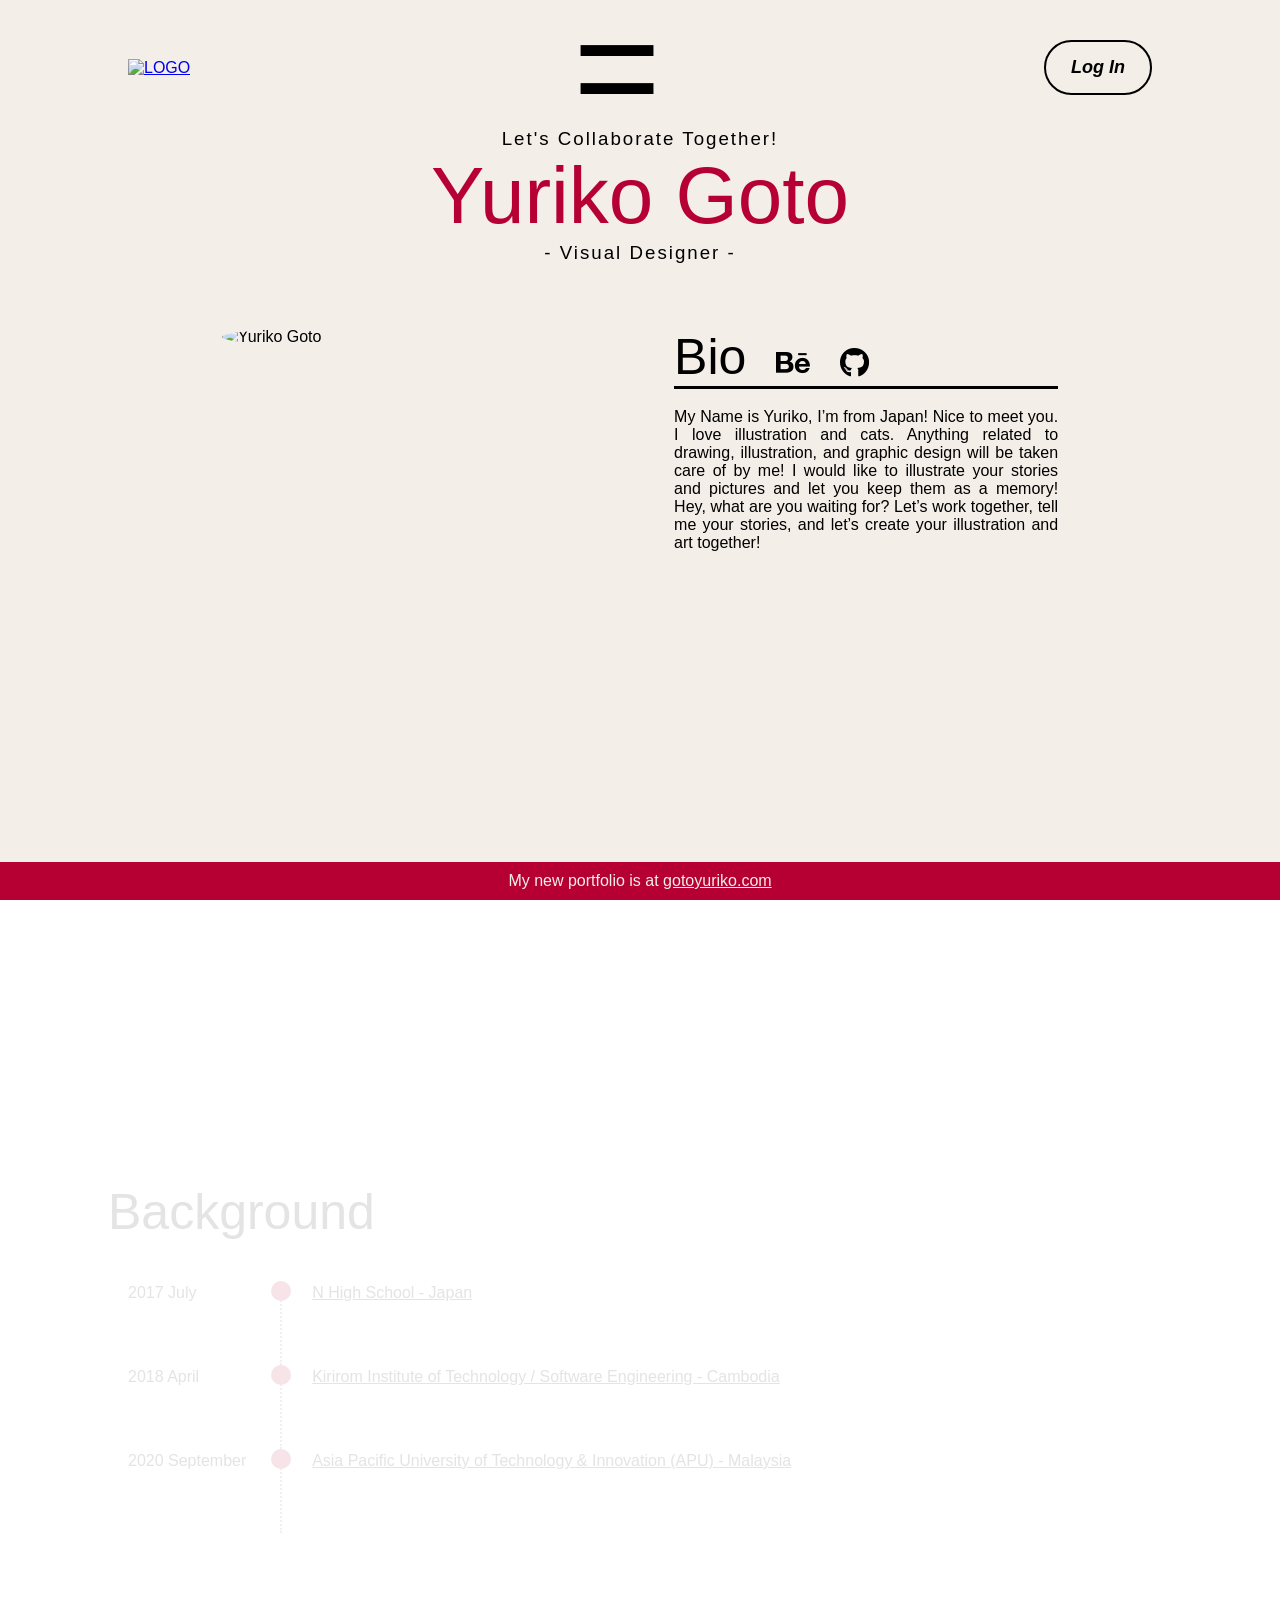
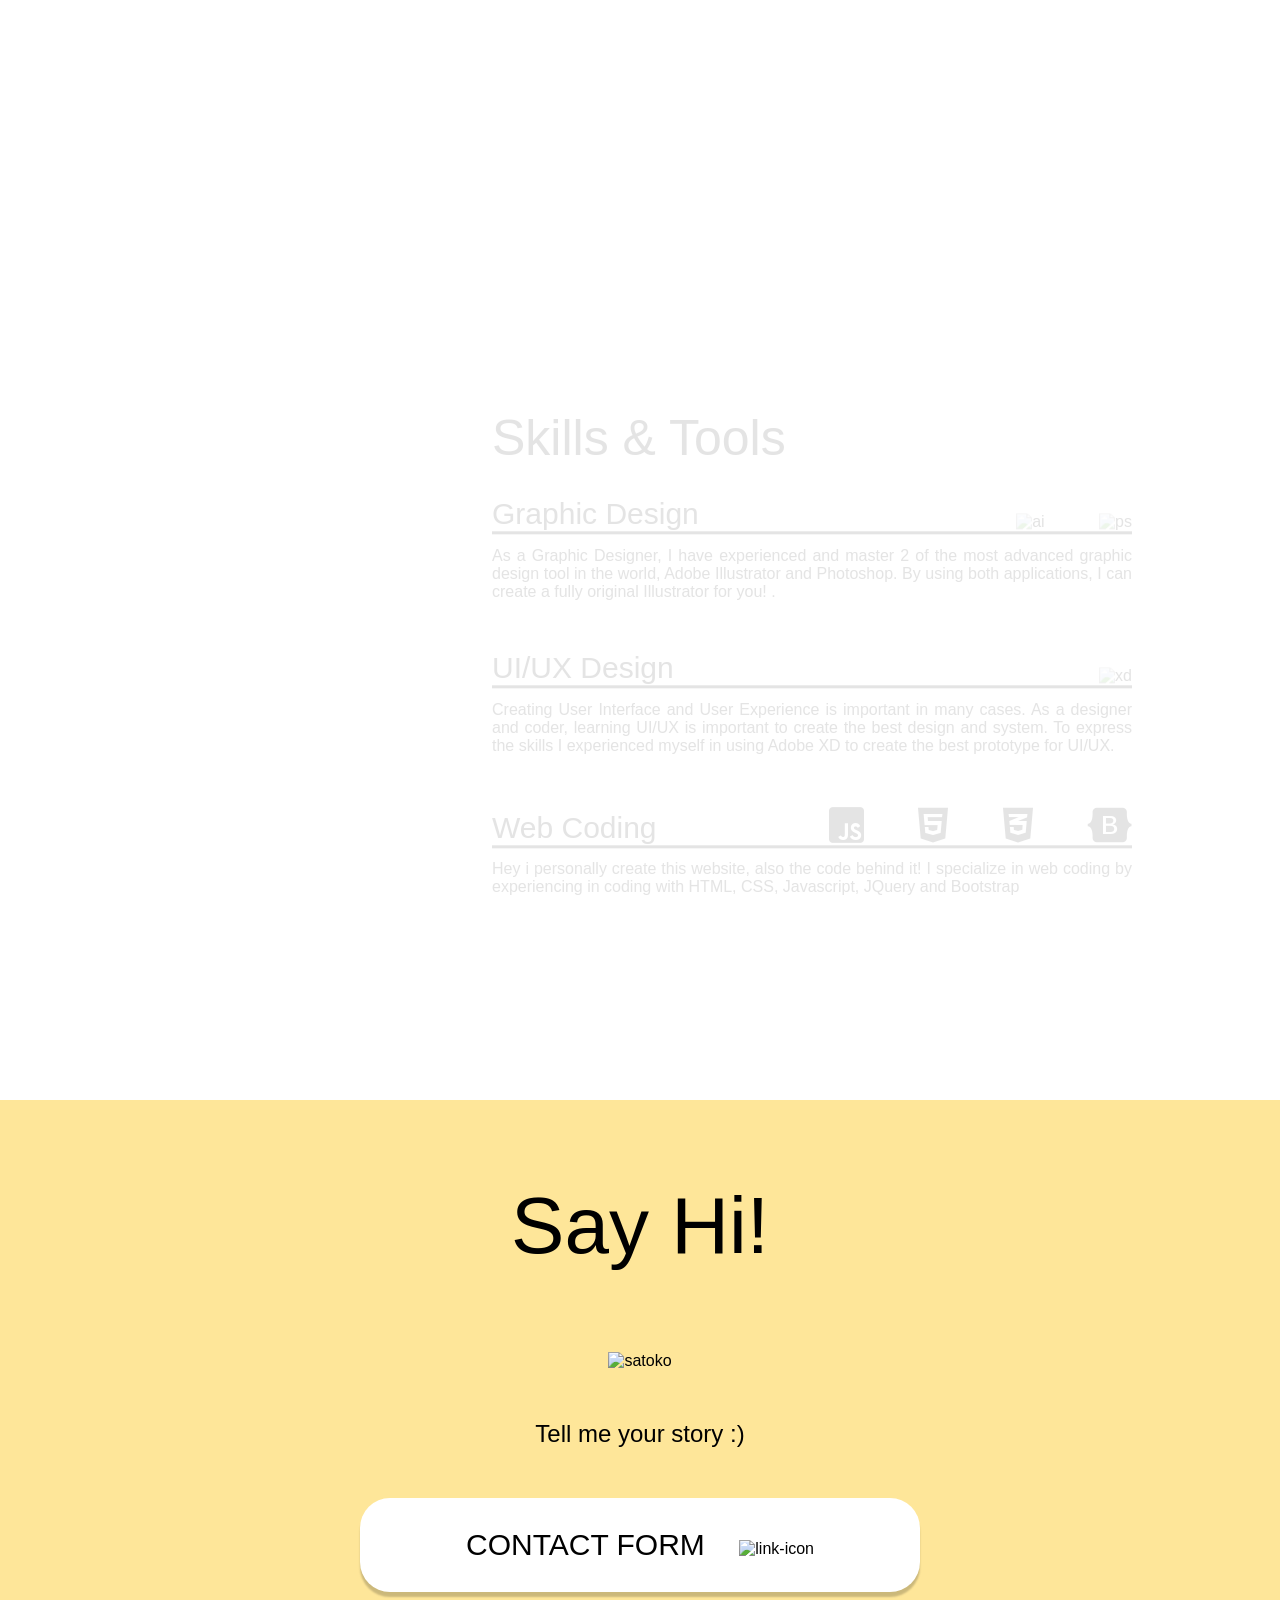
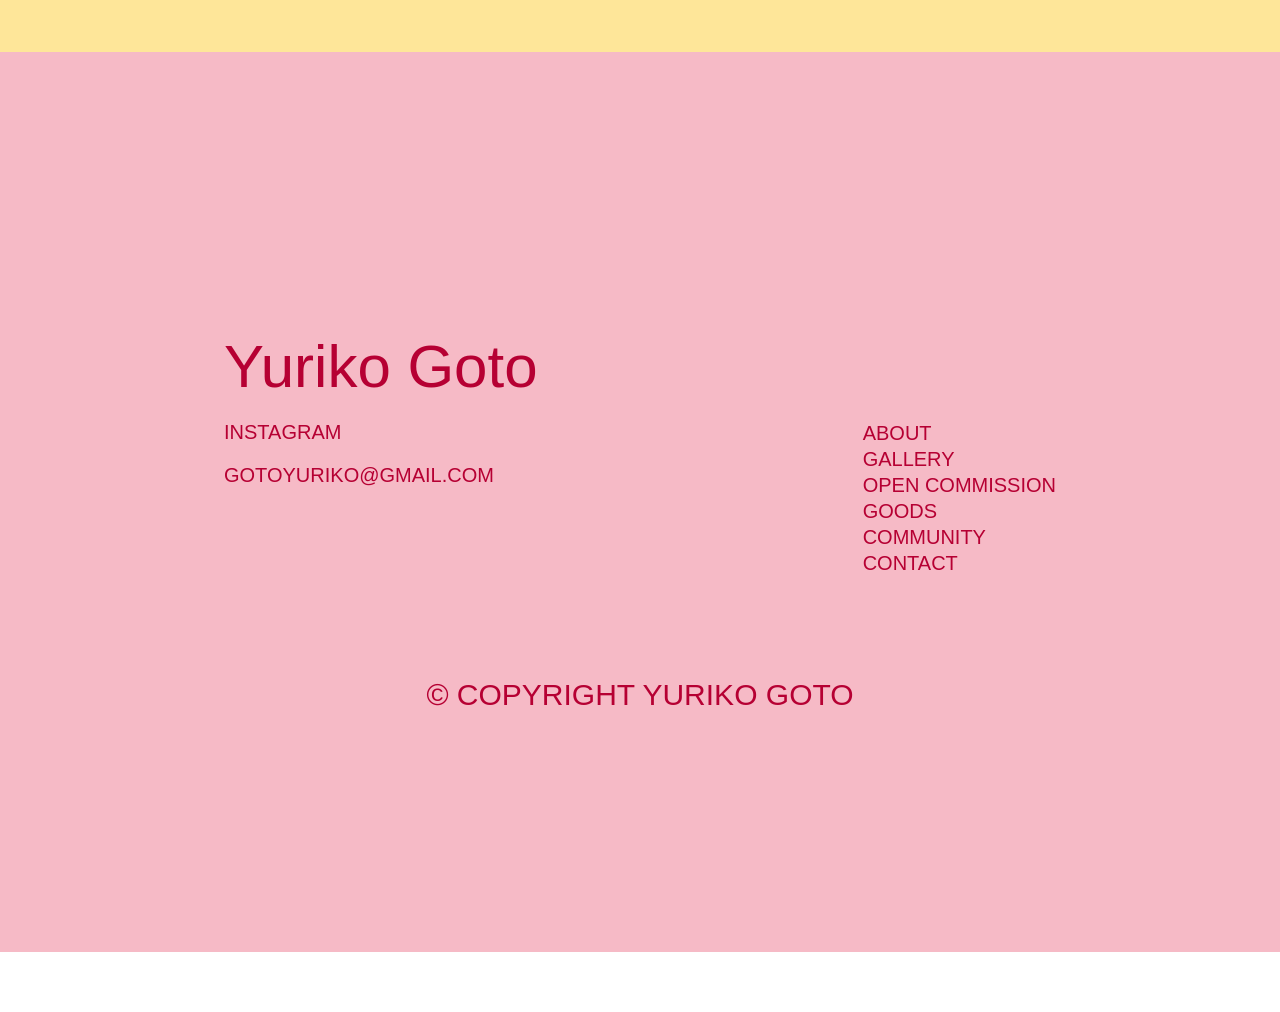
==== commit b82187f0: "Hide old site from search and point visitors to gotoyuriko.com   - add noindex robots meta to every " ====
--- a/about.html
+++ b/about.html
@@ -5,7 +5,28 @@
   <meta charset="UTF-8">
   <meta http-equiv="X-UA-Compatible" content="IE=edge">
   <meta name="viewport" content="width=device-width, initial-scale=1.0">
-  <title>ABOUT | Visual Designer -Yuriko Goto</title>
+  <meta name="robots" content="noindex">
+  <title>Yuriko Goto | About - Visual Designer & Illustrator</title>
+  <meta name="description" content="Learn more about Yuriko Goto, a Visual Designer and Illustrator with a passion for illustration and graphic design.">
+  <meta name="keywords" content="Yuriko Goto, About, Visual Designer, Illustrator, gotoyuriko">
+  <meta name="author" content="Yuriko Goto">
+  <meta property="og:title" content="Yuriko Goto | About - Visual Designer & Illustrator">
+  <meta property="og:description" content="Learn more about Yuriko Goto, a Visual Designer and Illustrator with a passion for illustration and graphic design.">
+  <meta property="og:url" content="https://gotoyuriko.github.io">
+  <meta property="og:type" content="website">
+  <script type="application/ld+json">
+  {
+    "@context": "https://schema.org",
+    "@type": "Person",
+    "name": "Yuriko Goto",
+    "url": "https://gotoyuriko.github.io",
+    "jobTitle": "Visual Designer",
+    "sameAs": [
+      "https://www.instagram.com/yuri.doodle/",
+      "https://github.com/gotoyuriko"
+    ]
+  }
+  </script>
   <link rel="icon" href="./assets/img/logo.png" type="image/png" sizes="128x128">
   <link rel="stylesheet" href="./assets/style.css">
 
@@ -15,6 +36,7 @@
 </head>
 
 <body>
+  <p class="new-site-notice">My new portfolio is at <a href="https://gotoyuriko.com">gotoyuriko.com</a></p>
   <!-- MENU -->
   <div id="myMenu" class="overlay">
     <a class="closebtn">&times;</a>
--- a/assets/style.css
+++ b/assets/style.css
@@ -66,6 +66,31 @@
 .left-to-right.scrollin {
   opacity: 1;
   transform: translate(0);
+}
+
+
+
+
+
+/* ====================================================== NEW SITE NOTICE ====================================================== */
+.new-site-notice{
+  position: fixed;
+  bottom: 0;
+  left: 0;
+  right: 0;
+  z-index: 3;
+  padding: 10px 16px;
+  background: #B60033;
+  color: #F3EEE8;
+  text-align: center;
+  font-size: 16px;
+}
+.new-site-notice a{
+  color: #F3EEE8;
+  text-decoration: underline;
+}
+body{
+  padding-bottom: 60px; /* keep the footer visible above the fixed notice */
 }
 
 
